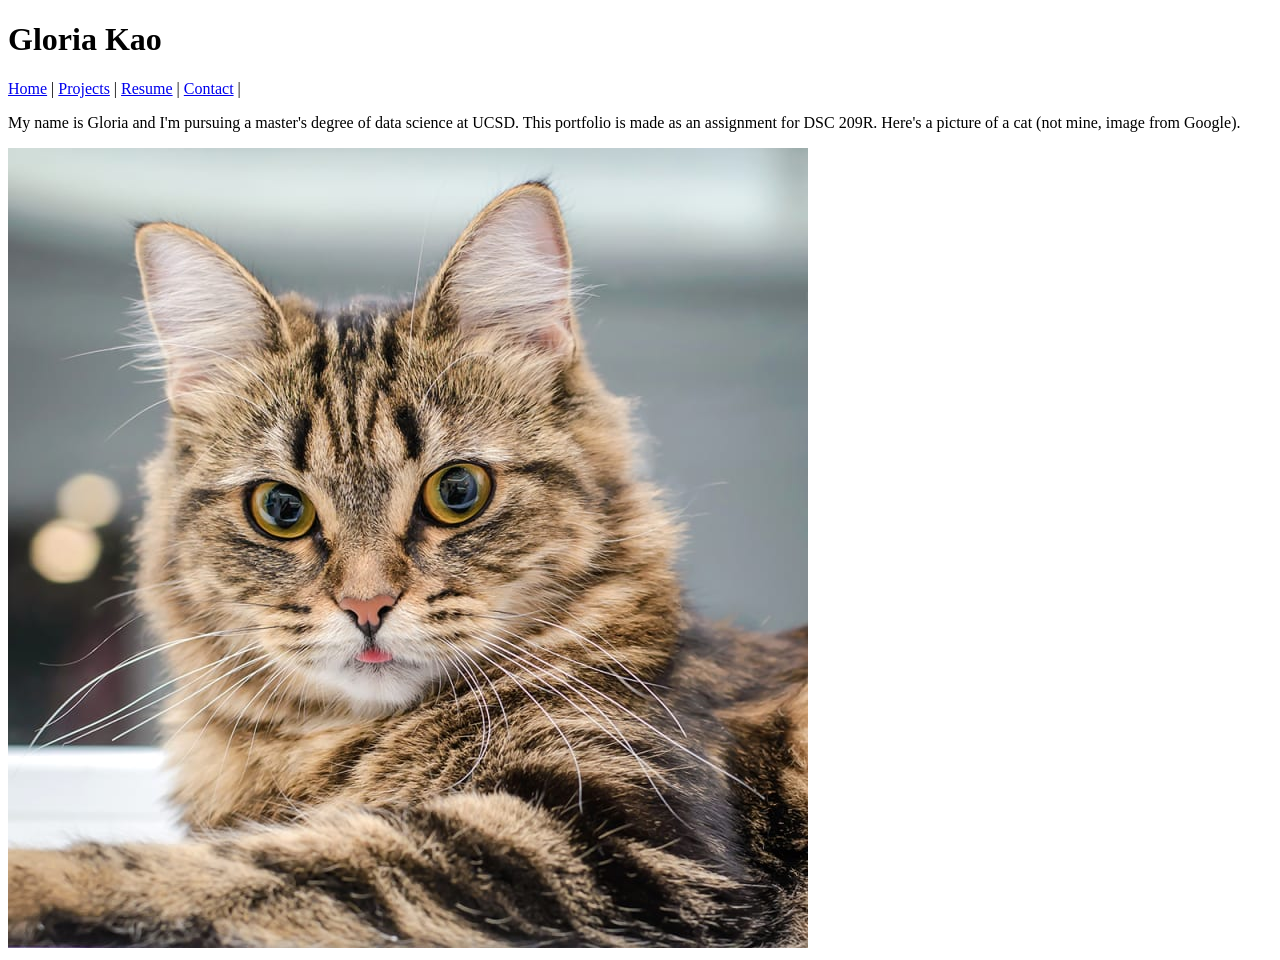
==== index.html @ d87e5598 "testing navigation dir" ====
<!DOCTYPE html>
<html lang="en">
<head>
    <meta charset="UTF-8">
    <meta name="viewport" content="width=device-width, initial-scale=1.0">
    <title>Gloria Kao: Personal site and portfolio</title>
    <link href="style.css">
</head>
<body>
    <h1>Gloria Kao</h1>
    <nav>
        <a href="/index.html" target="_blank">Home</a> |
        <a href="/projects/index.html" target="_blank">Projects</a> |
        <a href="/resume/index.html" target="_blank">Resume</a> |
        <a href="/contact/index.html" target="_blank">Contact</a> |
    </nav>
    <p>
        My name is Gloria and I'm pursuing a master's degree of data science at UCSD. 
        This portfolio is made as an assignment for DSC 209R. Here's a picture of a cat (not mine, image from Google).
    </p>
    <img src="images/cat.jpg" alt="a long hair cat">
</body>
</html>
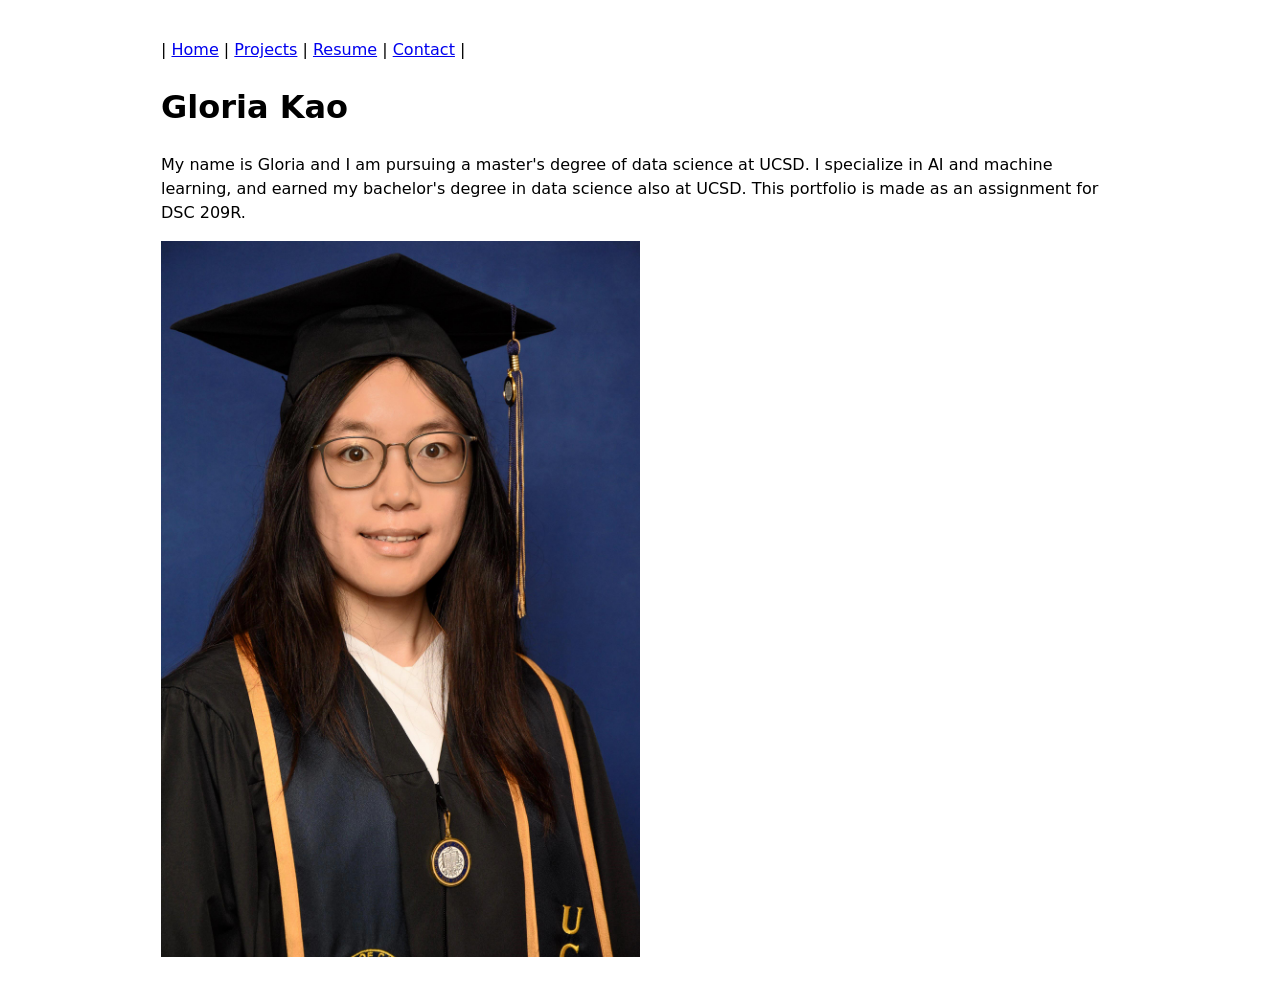
==== commit 772e7a2d: "image size fixed" ====
--- a/index.html
+++ b/index.html
@@ -4,20 +4,21 @@
     <meta charset="UTF-8">
     <meta name="viewport" content="width=device-width, initial-scale=1.0">
     <title>Gloria Kao: Personal site and portfolio</title>
-    <link href="style.css">
+    <link rel="stylesheet" href="style.css">
 </head>
 <body>
+    <nav> |
+        <a href="./index.html" target="_blank">Home</a> |
+        <a href="./projects/index.html" target="_blank">Projects</a> |
+        <a href="./resume/index.html" target="_blank">Resume</a> |
+        <a href="./contact/index.html" target="_blank">Contact</a> |
+    </nav>
     <h1>Gloria Kao</h1>
-    <nav>
-        <a href="/index.html" target="_blank">Home</a> |
-        <a href="/projects/index.html" target="_blank">Projects</a> |
-        <a href="/resume/index.html" target="_blank">Resume</a> |
-        <a href="/contact/index.html" target="_blank">Contact</a> |
-    </nav>
     <p>
-        My name is Gloria and I'm pursuing a master's degree of data science at UCSD. 
-        This portfolio is made as an assignment for DSC 209R. Here's a picture of a cat (not mine, image from Google).
+        My name is Gloria and I am pursuing a master's degree of data science at UCSD. 
+        I specialize in AI and machine learning, and earned my bachelor's degree in data science also at UCSD.
+        This portfolio is made as an assignment for DSC 209R. 
     </p>
-    <img src="images/cat.jpg" alt="a long hair cat">
+    <img src="images/grad.jpg" class="home-img" alt="gloria kao graduation photo">
 </body>
 </html>
--- a/style.css
+++ b/style.css
@@ -0,0 +1,14 @@
+body {
+  /* Set line height to 1.5 times the font size
+	   and use the OS’s UI font as the website font
+	 */
+  font: 100%/1.5 system-ui;
+  max-width: 150ch;
+  margin-inline: max(1em, (100% - 100ch) / 2);
+  padding: 30px;
+}
+
+.home-img {
+  max-width: 50%;
+  height: auto;
+}
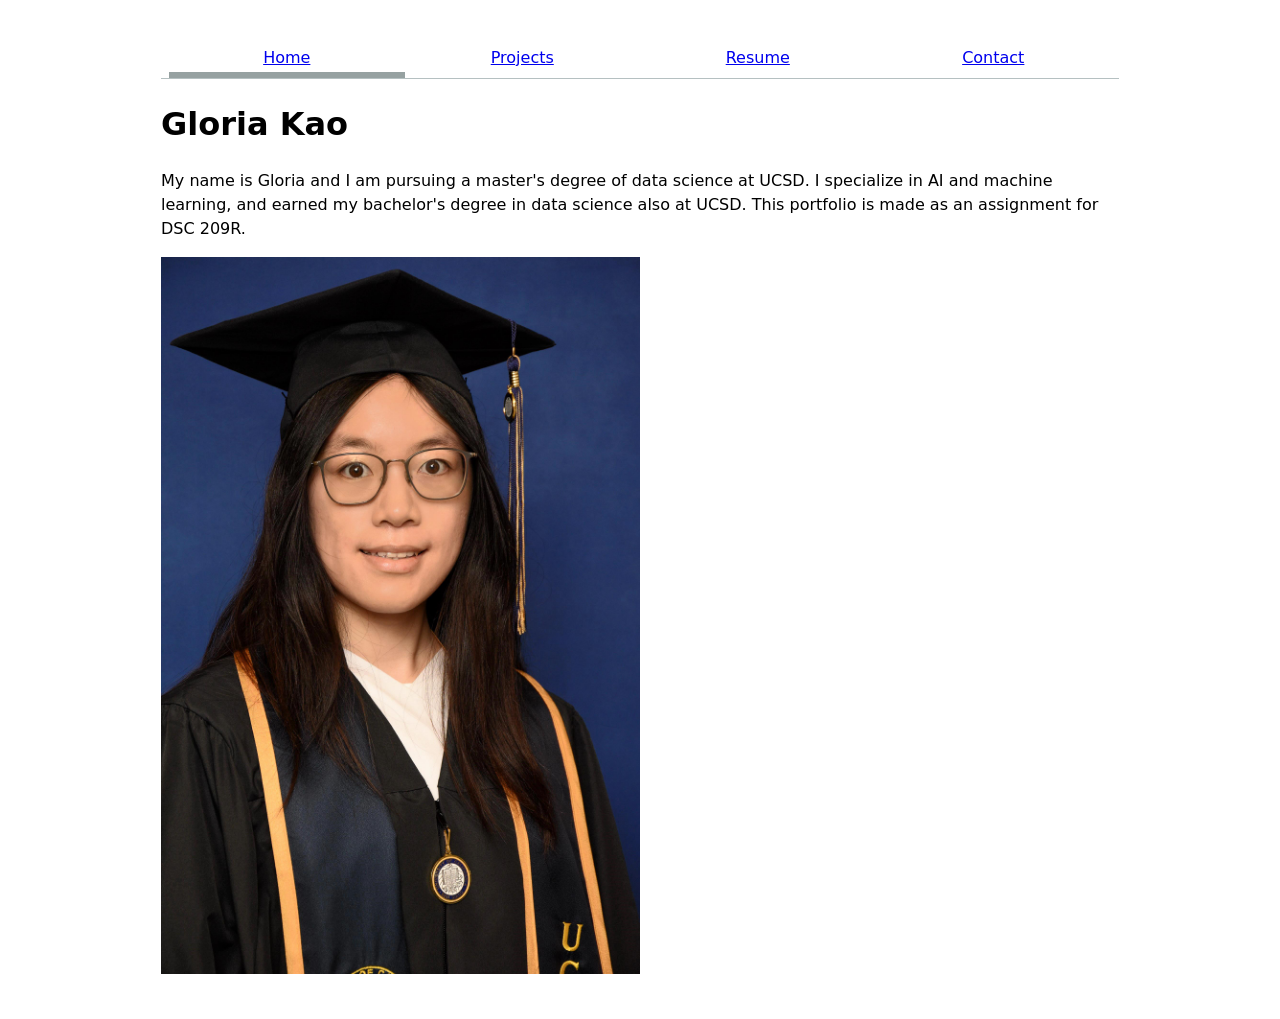
==== commit ef96ebac: "finished navigation bar styling" ====
--- a/index.html
+++ b/index.html
@@ -7,11 +7,11 @@
     <link rel="stylesheet" href="style.css">
 </head>
 <body>
-    <nav> |
-        <a href="./index.html" target="_blank">Home</a> |
-        <a href="./projects/index.html" target="_blank">Projects</a> |
-        <a href="./resume/index.html" target="_blank">Resume</a> |
-        <a href="./contact/index.html" target="_blank">Contact</a> |
+    <nav>
+        <a class="current" href="./index.html" target="_blank">Home</a>
+        <a class="tab" href="./projects/index.html" target="_blank">Projects</a>
+        <a class="tab" href="./resume/index.html" target="_blank">Resume</a>
+        <a class="tab" href="./contact/index.html" target="_blank">Contact</a>
     </nav>
     <h1>Gloria Kao</h1>
     <p>
@@ -19,6 +19,6 @@
         I specialize in AI and machine learning, and earned my bachelor's degree in data science also at UCSD.
         This portfolio is made as an assignment for DSC 209R. 
     </p>
-    <img src="images/grad.jpg" class="home-img" alt="gloria kao graduation photo">
+    <img src="images/grad.jpg" alt="gloria kao graduation photo">
 </body>
 </html>
--- a/style.css
+++ b/style.css
@@ -1,3 +1,7 @@
+:root {
+  --accent-color: oklch(65% 50% 0);
+}
+
 body {
   /* Set line height to 1.5 times the font size
 	   and use the OS’s UI font as the website font
@@ -8,7 +12,38 @@
   padding: 30px;
 }
 
-.home-img {
+img {
   max-width: 50%;
   height: auto;
+}
+
+nav {
+  display: flex;
+  text-decoration: none;
+  color: inherit;
+  text-align: center;
+  padding: 0.5em;
+  padding-bottom: 0em;
+  border-bottom-width: 1px;
+  border-bottom-style: solid;
+  border-bottom-color: oklch(80% 3% 200);
+}
+
+.current {
+  flex: 1;
+  border-bottom-width: 0.4em;
+  border-bottom-style: solid;
+  border-bottom-color:  oklch(70% 3% 200);
+  padding-bottom: 0.1em;
+}
+
+.tab {
+  flex: 1;
+}
+
+a:hover {
+  border-bottom-width: 0.4em;
+  border-bottom-style: solid;
+  padding-bottom: 0.1em;
+  background-color: oklch(from var(--accent-color) 95% 5% h)
 }
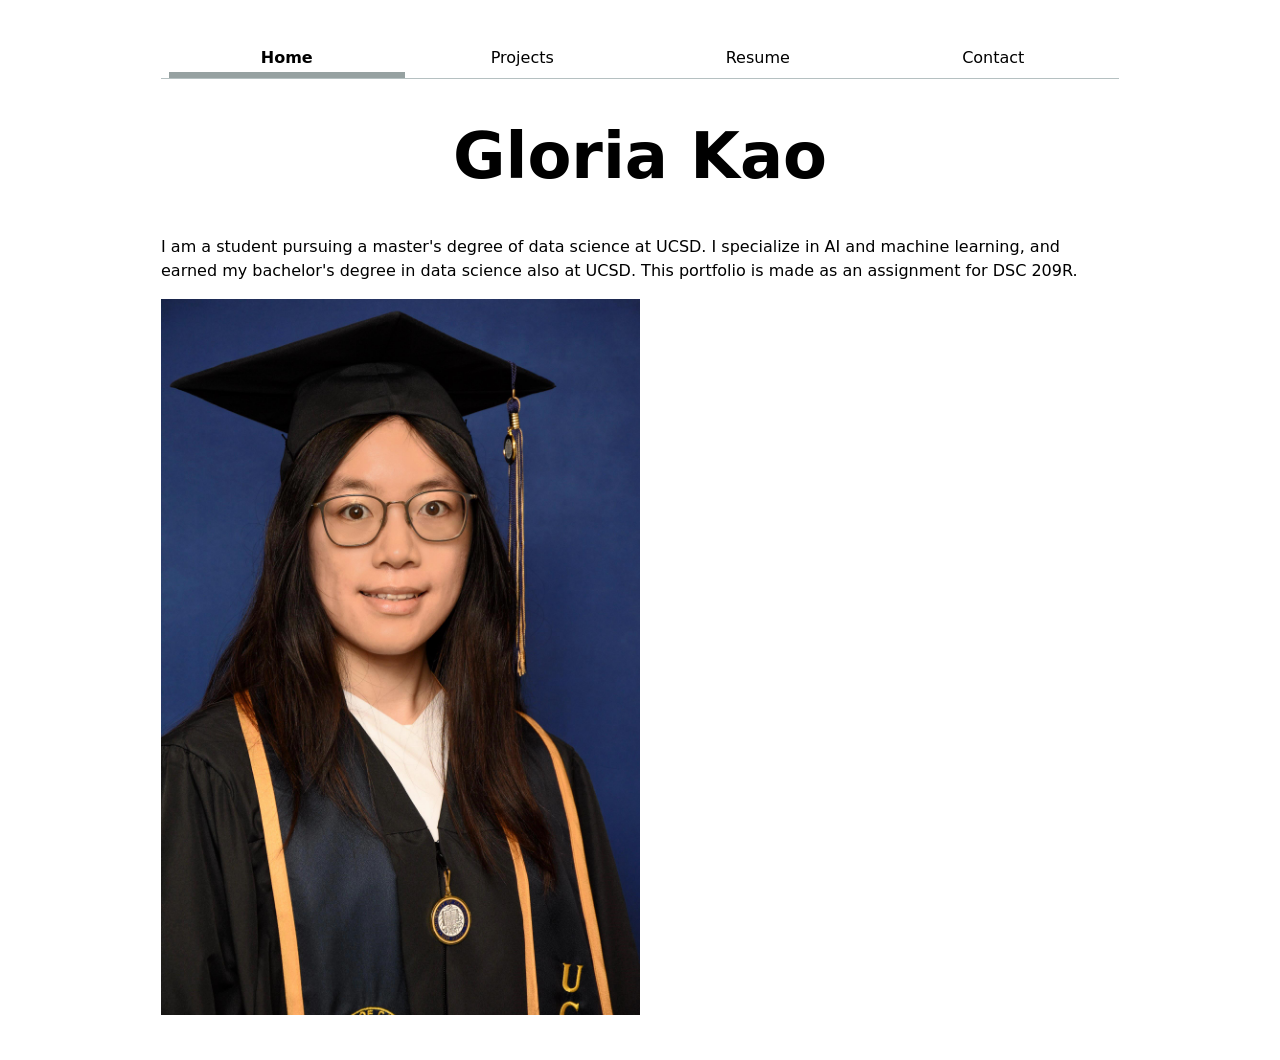
==== commit f25ec031: "header sizing" ====
--- a/index.html
+++ b/index.html
@@ -15,7 +15,7 @@
     </nav>
     <h1>Gloria Kao</h1>
     <p>
-        My name is Gloria and I am pursuing a master's degree of data science at UCSD. 
+        I am a student pursuing a master's degree of data science at UCSD. 
         I specialize in AI and machine learning, and earned my bachelor's degree in data science also at UCSD.
         This portfolio is made as an assignment for DSC 209R. 
     </p>
--- a/style.css
+++ b/style.css
@@ -10,6 +10,16 @@
   max-width: 150ch;
   margin-inline: max(1em, (100% - 100ch) / 2);
   padding: 30px;
+}
+
+h1, h2, h3, h4, h5, h6 {
+  line-height: 1.1;
+  text-wrap: balance;
+}
+
+h1 {
+    font-size: 400%;
+    text-align: center;
 }
 
 img {
@@ -35,15 +45,69 @@
   border-bottom-style: solid;
   border-bottom-color:  oklch(70% 3% 200);
   padding-bottom: 0.1em;
+  font-weight: bold;
 }
 
 .tab {
   flex: 1;
 }
 
+a, a:link, a:visited {
+  color: inherit;
+  text-decoration: none;
+}
+
 a:hover {
   border-bottom-width: 0.4em;
   border-bottom-style: solid;
+  border-bottom-color: var(--accent-color);
   padding-bottom: 0.1em;
   background-color: oklch(from var(--accent-color) 95% 5% h)
-}+}
+
+form {
+  display: grid;
+  grid-template-columns: auto 1fr;
+  gap: 1em;
+}
+
+label {
+  display: grid;
+  grid-template-columns: subgrid;
+  grid-column: 1/-1;
+}
+
+button {
+  display: grid;
+  grid-template-columns: auto;
+  grid-column: 1/-1;
+}
+
+.projects {
+  display: grid;
+  grid-template-columns: repeat(auto-fill, minmax(15em, 1fr));
+}
+
+article {
+  grid-template-rows: subgrid;
+  grid-row: span 3;
+  gap: 1em;
+  h2 {
+    margin: 0;
+  }
+}
+
+.heading-divider {
+  display: flex;
+  align-items: center;
+  text-align: center;
+  gap: 10px;
+  width: 100%;
+}
+
+.heading-divider::after {
+  content: "";
+  flex: 1;
+  height: 1px;
+  background-color: oklch(80% 3% 200);
+}
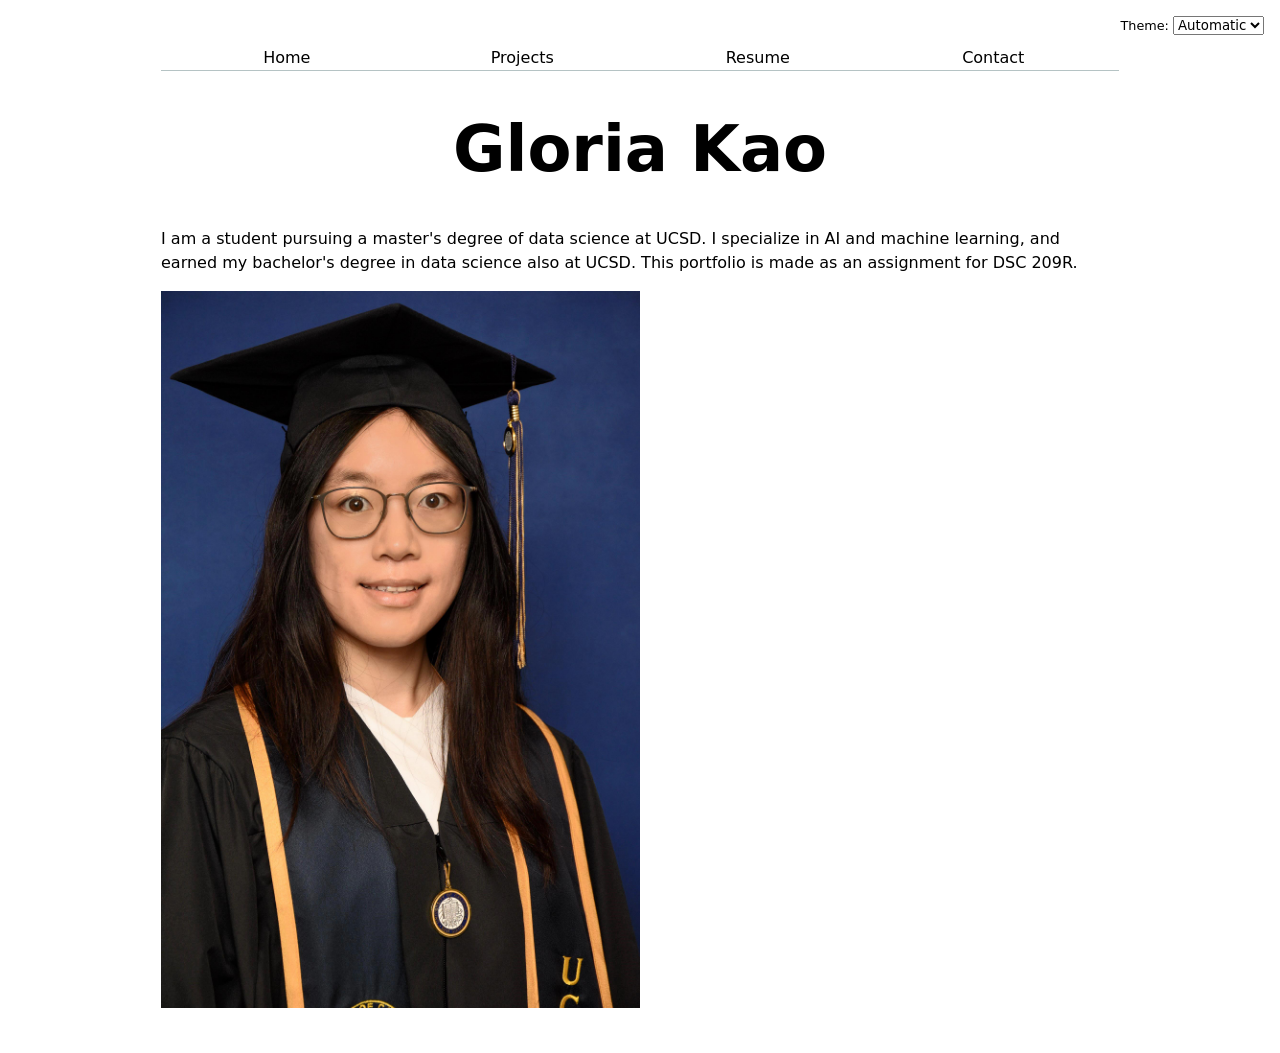
==== commit dcc4a817: "lab 3" ====
--- a/index.html
+++ b/index.html
@@ -5,14 +5,9 @@
     <meta name="viewport" content="width=device-width, initial-scale=1.0">
     <title>Gloria Kao: Personal site and portfolio</title>
     <link rel="stylesheet" href="style.css">
+    <script type="module" src="global.js"></script>
 </head>
 <body>
-    <nav>
-        <a class="current" href="./index.html" target="_blank">Home</a>
-        <a class="tab" href="./projects/index.html" target="_blank">Projects</a>
-        <a class="tab" href="./resume/index.html" target="_blank">Resume</a>
-        <a class="tab" href="./contact/index.html" target="_blank">Contact</a>
-    </nav>
     <h1>Gloria Kao</h1>
     <p>
         I am a student pursuing a master's degree of data science at UCSD. 
--- a/style.css
+++ b/style.css
@@ -1,5 +1,6 @@
 :root {
   --accent-color: oklch(65% 50% 0);
+  color-scheme: light dark;
 }
 
 body {
@@ -28,6 +29,7 @@
 }
 
 nav {
+  --border-color: oklch(50% 10% 200 / 40%);
   display: flex;
   text-decoration: none;
   color: inherit;
@@ -36,14 +38,14 @@
   padding-bottom: 0em;
   border-bottom-width: 1px;
   border-bottom-style: solid;
-  border-bottom-color: oklch(80% 3% 200);
+  border-bottom-color: var(--border-color);
 }
 
 .current {
   flex: 1;
   border-bottom-width: 0.4em;
   border-bottom-style: solid;
-  border-bottom-color:  oklch(70% 3% 200);
+  border-bottom-color: var(--border-color);
   padding-bottom: 0.1em;
   font-weight: bold;
 }
@@ -62,7 +64,7 @@
   border-bottom-style: solid;
   border-bottom-color: var(--accent-color);
   padding-bottom: 0.1em;
-  background-color: oklch(from var(--accent-color) 95% 5% h)
+  background-color: color-mix(in oklch, var(--accent-color), canvas 85%)
 }
 
 form {
@@ -71,10 +73,22 @@
   gap: 1em;
 }
 
-label {
+label.contact-field {
   display: grid;
   grid-template-columns: subgrid;
   grid-column: 1/-1;
+}
+
+label.color-scheme {
+  position: absolute;
+  top: 1rem;
+  right: 1rem;
+  font-size: 80%;
+  font-family: inherit;
+}
+
+label.color-scheme select {
+  font-family: inherit;
 }
 
 button {
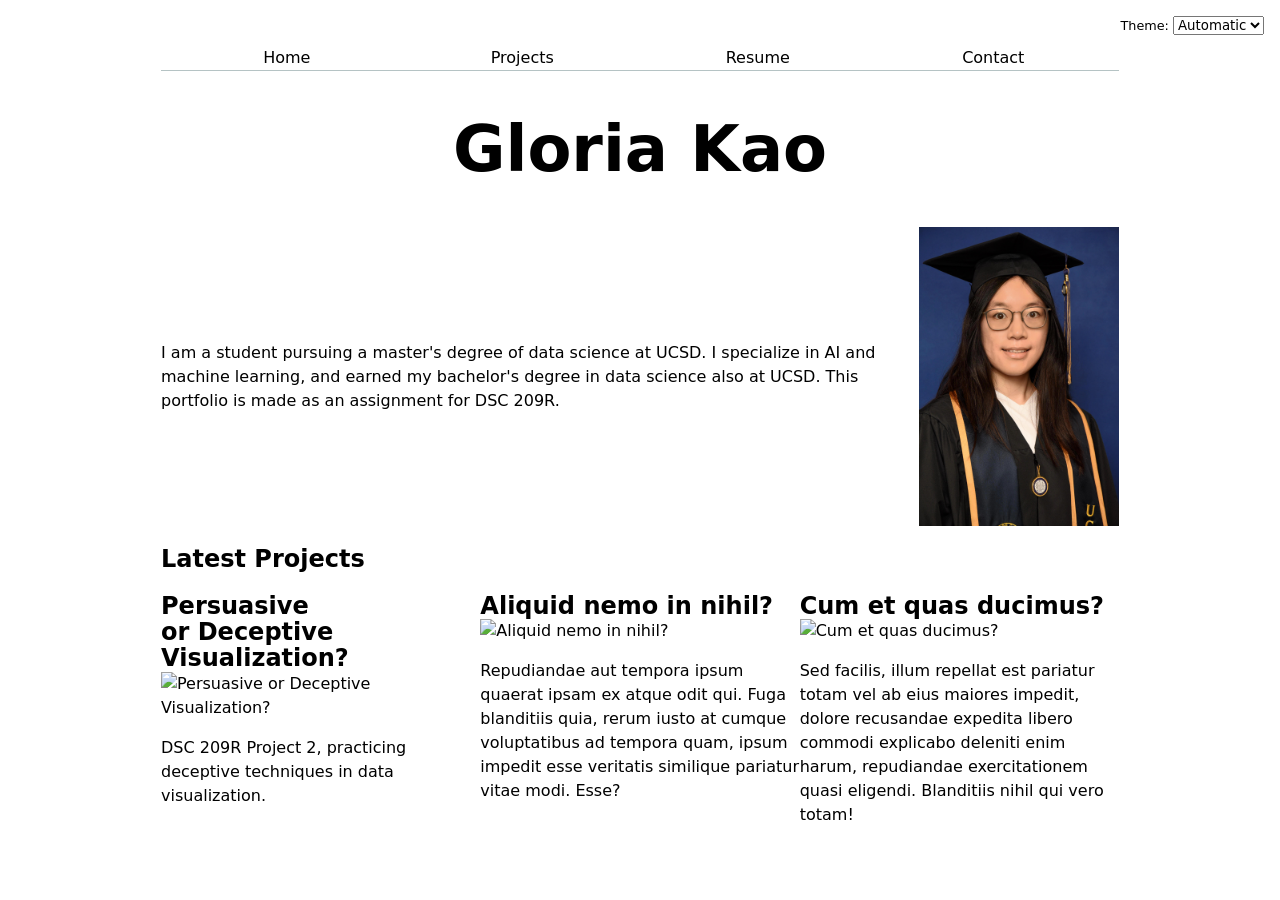
==== commit 8f4f7b47: "lab 4 step 3 done" ====
--- a/index.html
+++ b/index.html
@@ -6,14 +6,26 @@
     <title>Gloria Kao: Personal site and portfolio</title>
     <link rel="stylesheet" href="style.css">
     <script type="module" src="global.js"></script>
+    <script src="index.js" type="module" defer></script>
+
 </head>
 <body>
     <h1>Gloria Kao</h1>
-    <p>
-        I am a student pursuing a master's degree of data science at UCSD. 
-        I specialize in AI and machine learning, and earned my bachelor's degree in data science also at UCSD.
-        This portfolio is made as an assignment for DSC 209R. 
-    </p>
-    <img src="images/grad.jpg" alt="gloria kao graduation photo">
+    <div class="intro">
+        <p>
+            I am a student pursuing a master's degree of data science at UCSD.
+            I specialize in AI and machine learning, and earned my bachelor's degree in data science also at UCSD.
+            This portfolio is made as an assignment for DSC 209R.
+        </p>
+        <img src="images/grad.jpg" alt="photo">
+    </div>
+
+    <h2>Latest Projects</h2>
+    <div class="projects">
+        <!-- Dynamically added content will appear here -->
+    </div>
+
+    <div id="profile-stats"></div>
+
 </body>
 </html>
--- a/style.css
+++ b/style.css
@@ -23,9 +23,19 @@
     text-align: center;
 }
 
-img {
+/* img {
   max-width: 50%;
   height: auto;
+} */
+
+.intro {
+  display: flex;
+  align-items: center;
+  gap: 1em;
+}
+
+.intro img {
+  width: 200px;
 }
 
 nav {
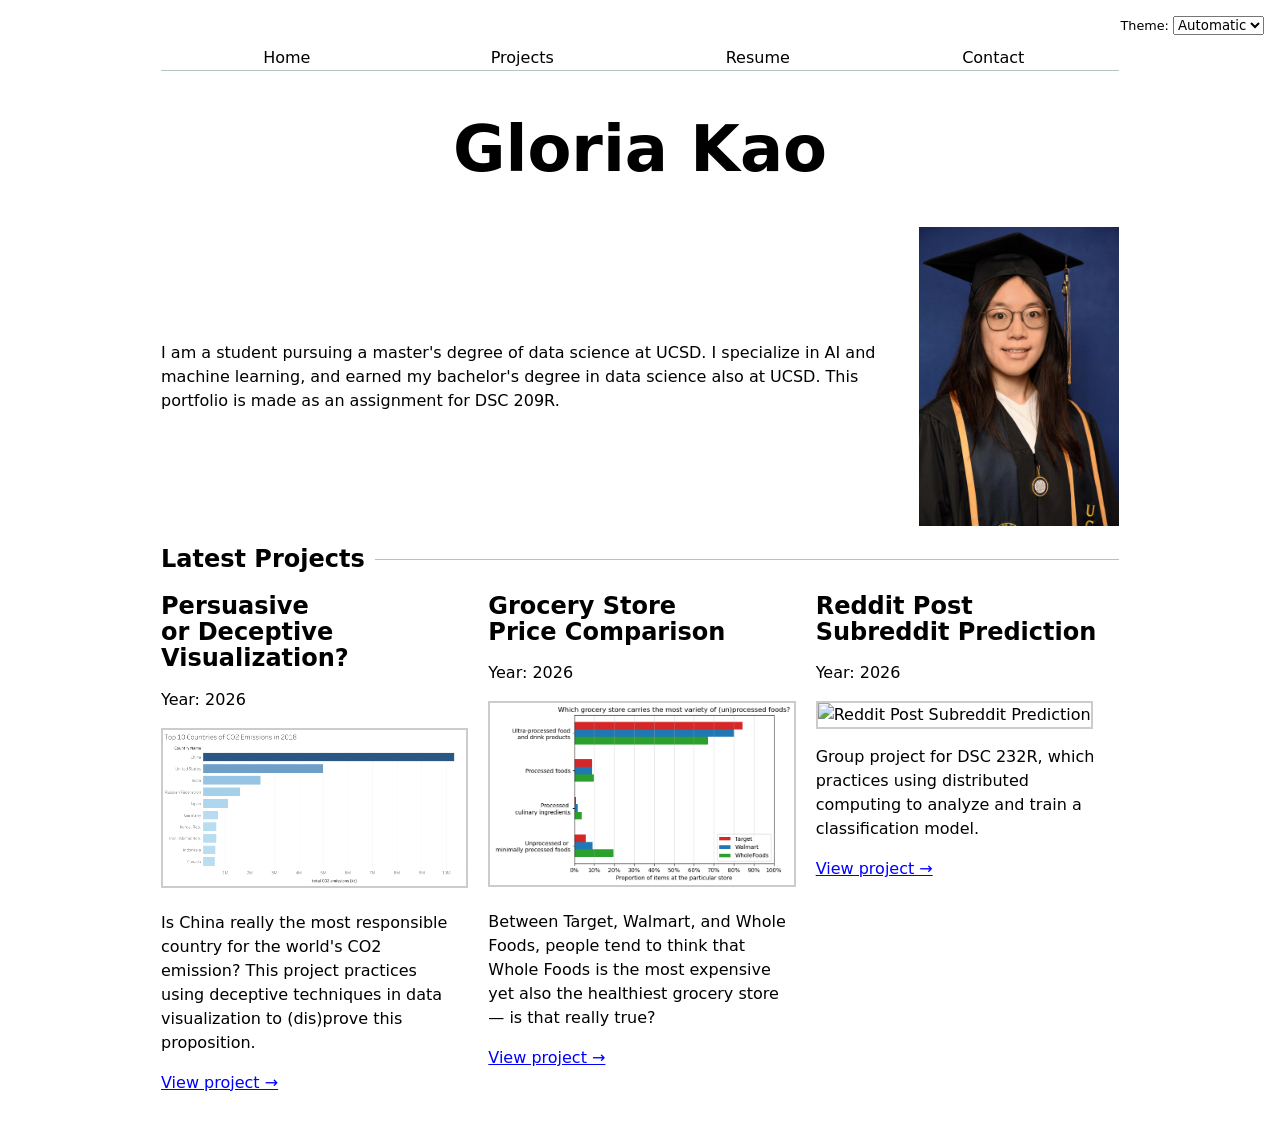
==== commit fbda376f: "lab 4 submission" ====
--- a/index.html
+++ b/index.html
@@ -20,7 +20,7 @@
         <img src="images/grad.jpg" alt="photo">
     </div>
 
-    <h2>Latest Projects</h2>
+    <h2 class="heading-divider">Latest Projects</h2>
     <div class="projects">
         <!-- Dynamically added content will appear here -->
     </div>
--- a/style.css
+++ b/style.css
@@ -64,12 +64,12 @@
   flex: 1;
 }
 
-a, a:link, a:visited {
+nav a, a:link, a:visited {
   color: inherit;
   text-decoration: none;
 }
 
-a:hover {
+nav a:hover {
   border-bottom-width: 0.4em;
   border-bottom-style: solid;
   border-bottom-color: var(--accent-color);
@@ -110,6 +110,18 @@
 .projects {
   display: grid;
   grid-template-columns: repeat(auto-fill, minmax(15em, 1fr));
+  gap: 1.5em;
+}
+
+.projects img {
+  max-width: 100%;
+  height: auto;
+  border: 2px solid #ccc;
+}
+
+.projects a {
+  color: blue;
+  text-decoration: underline;
 }
 
 article {
@@ -135,3 +147,24 @@
   height: 1px;
   background-color: oklch(80% 3% 200);
 }
+
+#profile-stats dl {
+  display: grid;
+  grid-template-columns: repeat(4, 1fr);
+  text-align: center;
+  border: 2px solid oklch(80% 3% 200); 
+  padding: 5px;
+
+}
+
+#profile-stats dt {
+  grid-row: 1;
+  font-size: 0.8em;
+  text-transform: uppercase;
+}
+
+#profile-stats dd {
+  grid-row: 2;
+  margin: 0;
+  font-size: 2em;
+}
